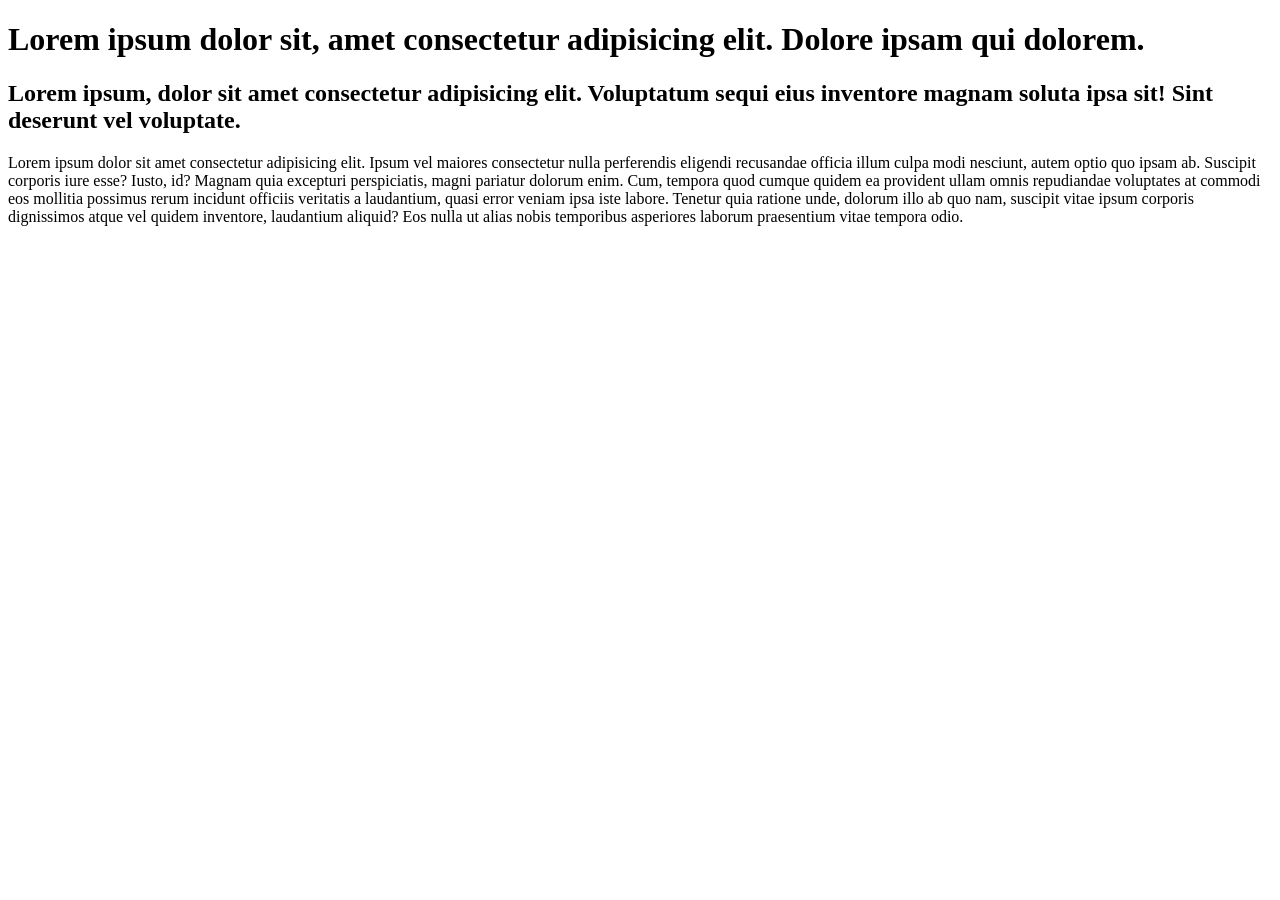
==== index.html @ e7993100 "test2" ====
<!DOCTYPE html>
<html lang="en">
  <head>
    <meta charset="UTF-8" />
    <meta name="viewport" content="width=, initial-scale=1.0" />
    <title>Document</title>
  </head>
  <body>
    <h1>
      Lorem ipsum dolor sit, amet consectetur adipisicing elit. Dolore ipsam qui
      dolorem.
    </h1>
    <h2>
      Lorem ipsum, dolor sit amet consectetur adipisicing elit. Voluptatum sequi
      eius inventore magnam soluta ipsa sit! Sint deserunt vel voluptate.
    </h2>
    <p>
      Lorem ipsum dolor sit amet consectetur adipisicing elit. Ipsum vel maiores
      consectetur nulla perferendis eligendi recusandae officia illum culpa modi
      nesciunt, autem optio quo ipsam ab. Suscipit corporis iure esse? Iusto,
      id? Magnam quia excepturi perspiciatis, magni pariatur dolorum enim. Cum,
      tempora quod cumque quidem ea provident ullam omnis repudiandae voluptates
      at commodi eos mollitia possimus rerum incidunt officiis veritatis a
      laudantium, quasi error veniam ipsa iste labore. Tenetur quia ratione
      unde, dolorum illo ab quo nam, suscipit vitae ipsum corporis dignissimos
      atque vel quidem inventore, laudantium aliquid? Eos nulla ut alias nobis
      temporibus asperiores laborum praesentium vitae tempora odio.
    </p>
  </body>
</html>
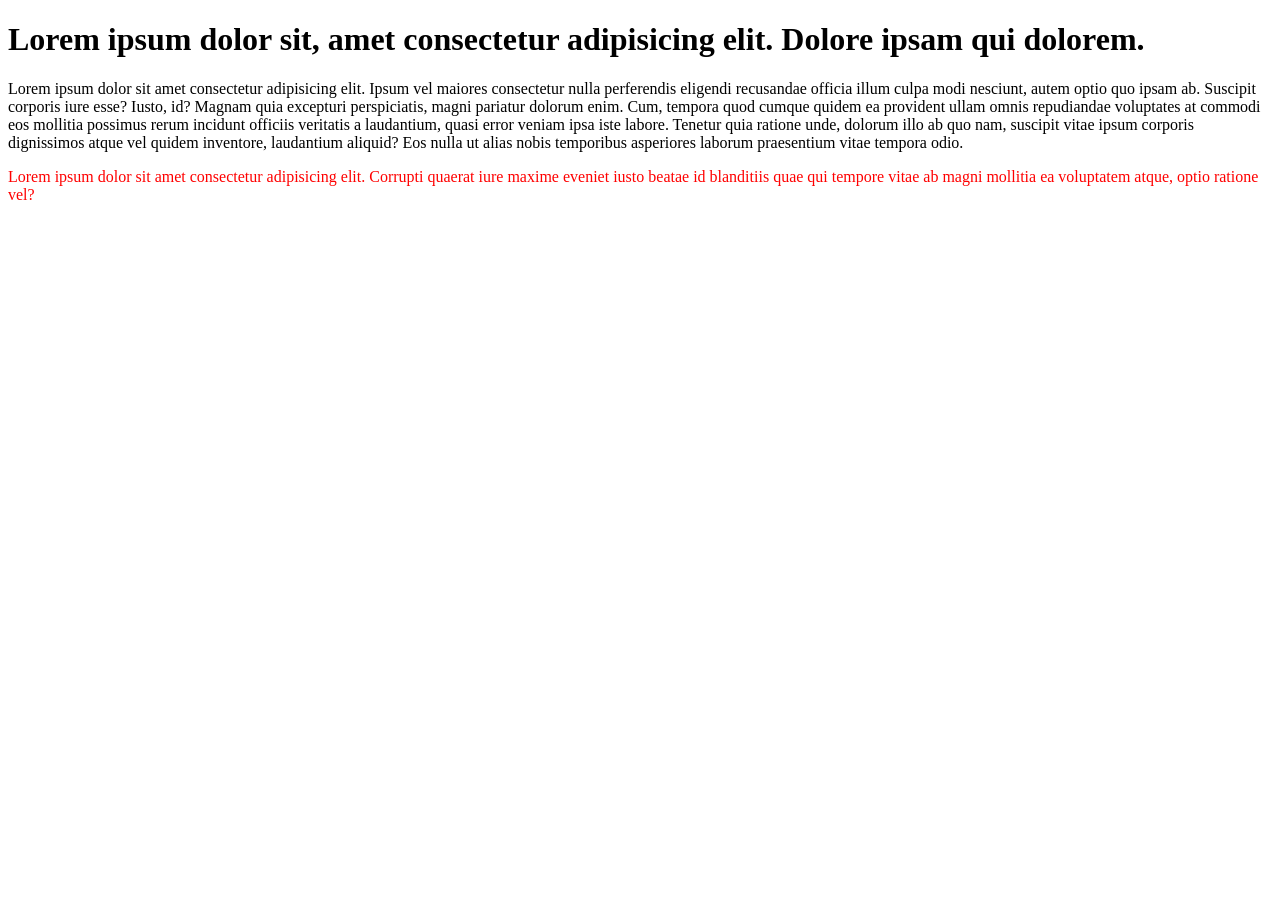
==== commit 52a5a9dd: "dellet" ====
--- a/index.html
+++ b/index.html
@@ -10,10 +10,7 @@
       Lorem ipsum dolor sit, amet consectetur adipisicing elit. Dolore ipsam qui
       dolorem.
     </h1>
-    <h2>
-      Lorem ipsum, dolor sit amet consectetur adipisicing elit. Voluptatum sequi
-      eius inventore magnam soluta ipsa sit! Sint deserunt vel voluptate.
-    </h2>
+
     <p>
       Lorem ipsum dolor sit amet consectetur adipisicing elit. Ipsum vel maiores
       consectetur nulla perferendis eligendi recusandae officia illum culpa modi
@@ -26,5 +23,10 @@
       atque vel quidem inventore, laudantium aliquid? Eos nulla ut alias nobis
       temporibus asperiores laborum praesentium vitae tempora odio.
     </p>
+    <p style="color: red">
+      Lorem ipsum dolor sit amet consectetur adipisicing elit. Corrupti quaerat
+      iure maxime eveniet iusto beatae id blanditiis quae qui tempore vitae ab
+      magni mollitia ea voluptatem atque, optio ratione vel?
+    </p>
   </body>
 </html>
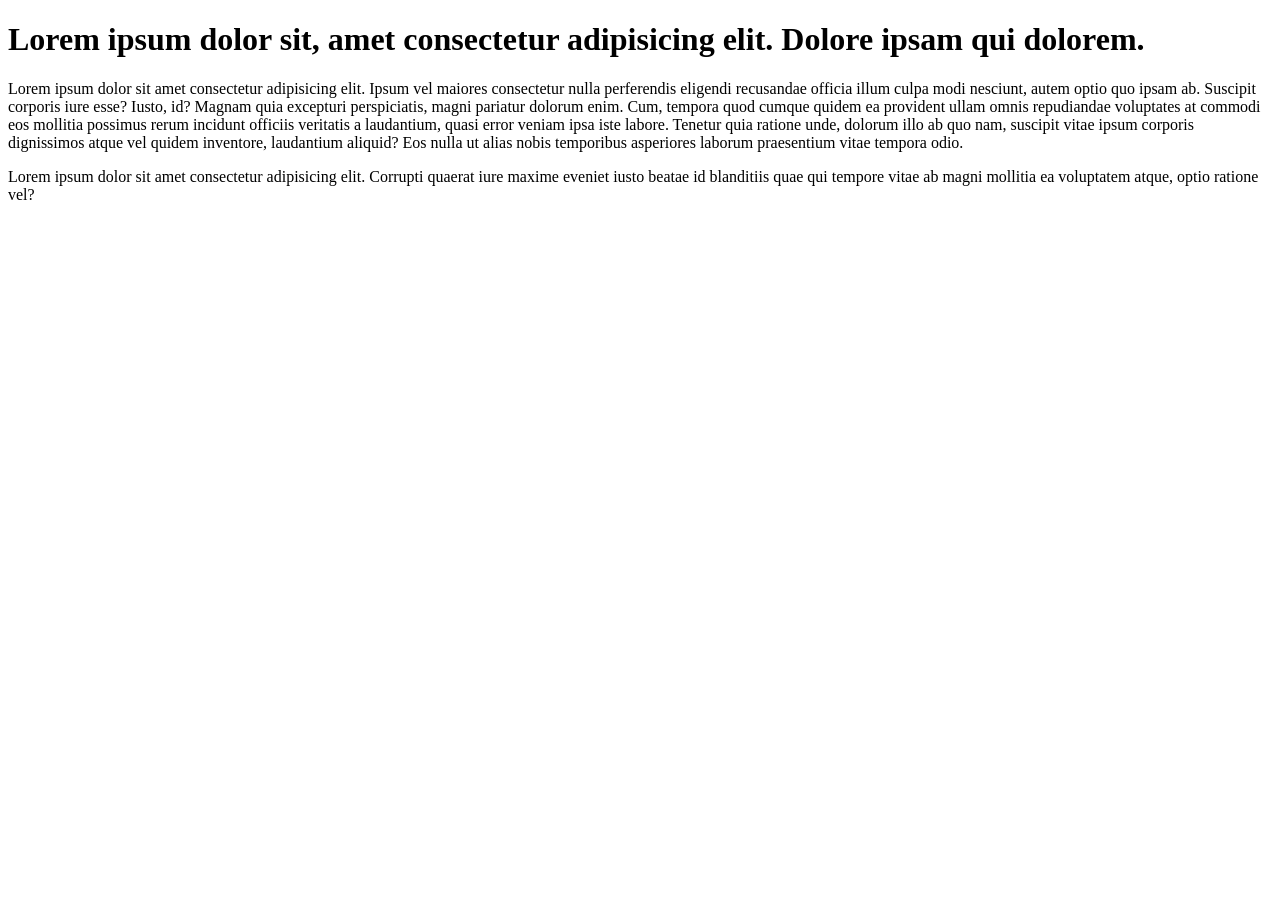
==== commit 5452b401: "test3" ====
--- a/index.html
+++ b/index.html
@@ -23,7 +23,7 @@
       atque vel quidem inventore, laudantium aliquid? Eos nulla ut alias nobis
       temporibus asperiores laborum praesentium vitae tempora odio.
     </p>
-    <p style="color: red">
+    <p>
       Lorem ipsum dolor sit amet consectetur adipisicing elit. Corrupti quaerat
       iure maxime eveniet iusto beatae id blanditiis quae qui tempore vitae ab
       magni mollitia ea voluptatem atque, optio ratione vel?
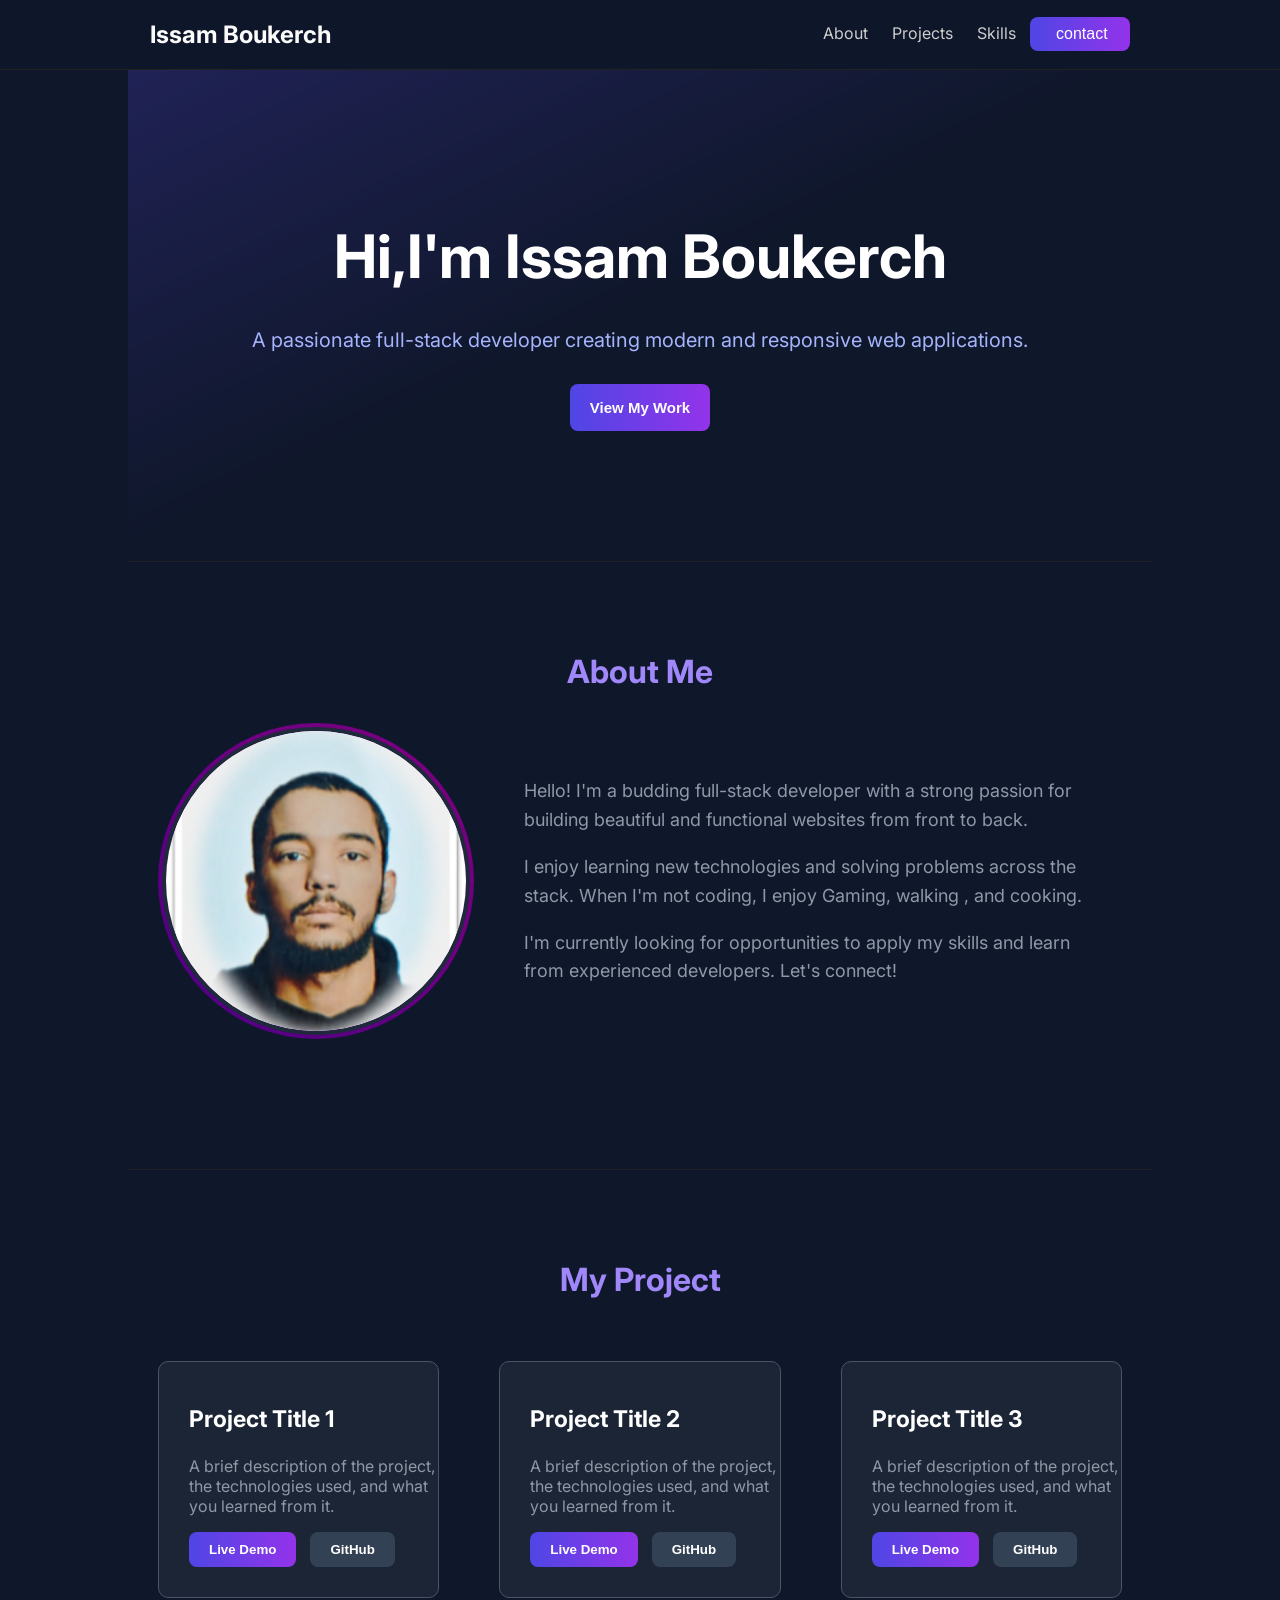
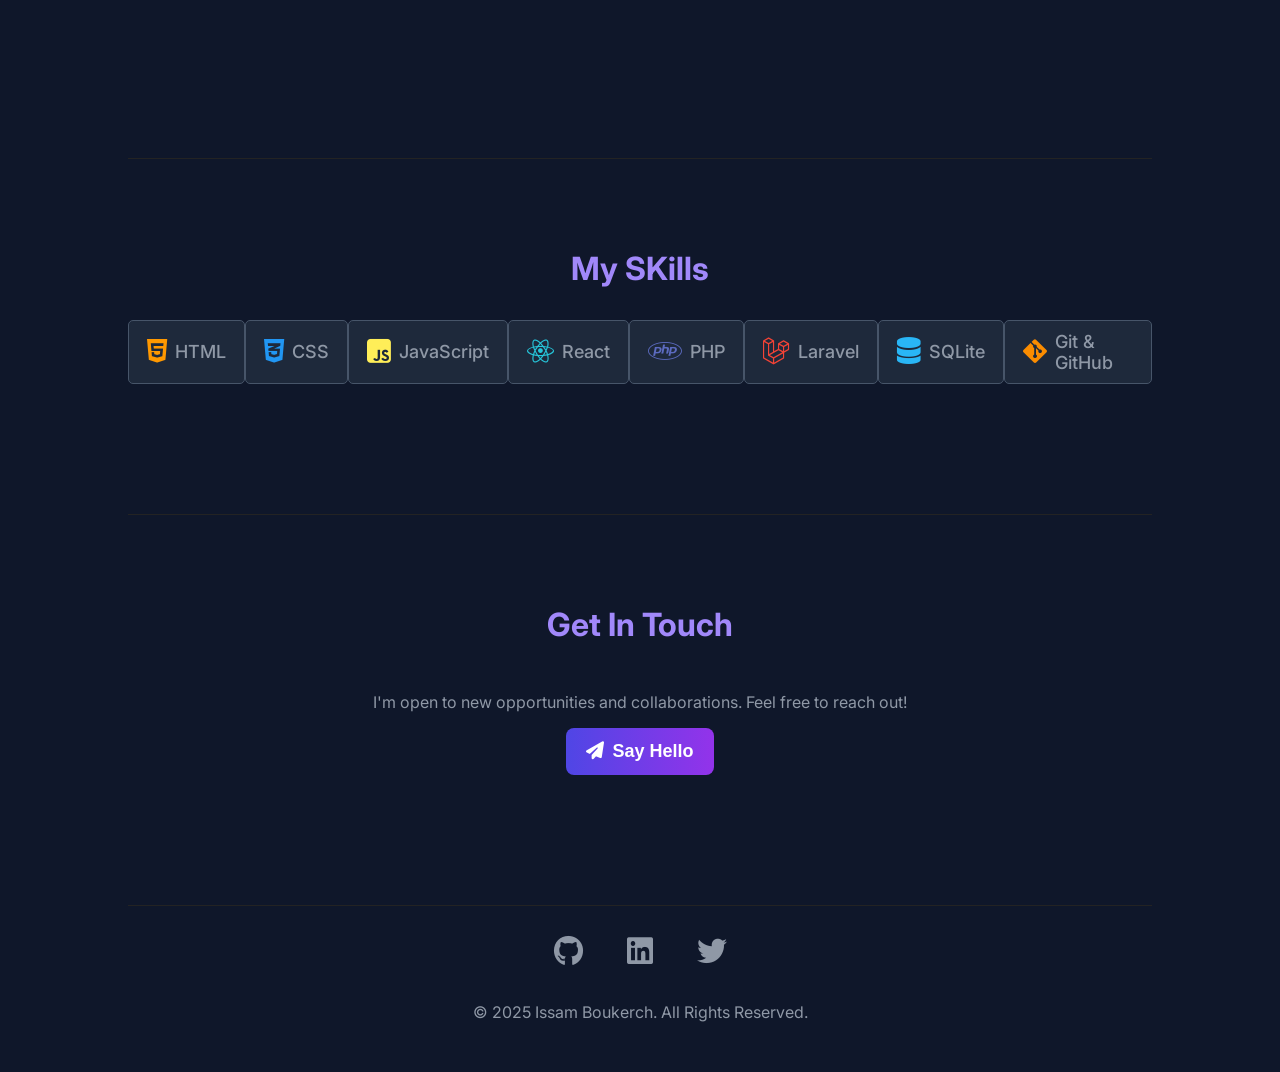
==== commit 638e1945: "my portfolio" ====
--- a/index.html
+++ b/index.html
@@ -2,31 +2,210 @@
 <html lang="en">
   <head>
     <meta charset="UTF-8" />
-    <meta name="viewport" content="width=, initial-scale=1.0" />
+    <meta name="viewport" content="width=device-width, initial-scale=1.0" />
     <title>Document</title>
+    <!-- Google Fonts - Inter -->
+    <link rel="preconnect" href="https://fonts.googleapis.com" />
+    <link rel="preconnect" href="https://fonts.gstatic.com" crossorigin />
+    <link
+      href="https://fonts.googleapis.com/css2?family=Inter:wght@400;500;700&display=swap"
+      rel="stylesheet"
+    />
+    <!-- Font Awesome CDN -->
+    <link
+      rel="stylesheet"
+      href="https://cdnjs.cloudflare.com/ajax/libs/font-awesome/6.5.2/css/all.min.css"
+      xintegrity="sha512-SnH5WK+bZxgPHs44uWIX+LLJAJ9/2PkPKZ5QiAj6Ta86w+fsb2TkcmfRyVX3pBnMFcV7oQPJkl9QevSCWr3W6A=="
+      crossorigin="anonymous"
+      referrerpolicy="no-referrer"
+    />
+    <!-- Favicon - Replace with your own -->
+    <link
+      rel="icon"
+      href="https://placehold.co/32x32/818cf8/ffffff?text=IB"
+      type="image/png"
+    />
+    <link rel="stylesheet" href="style.css" />
   </head>
-  <body>
-    <h1>
-      Lorem ipsum dolor sit, amet consectetur adipisicing elit. Dolore ipsam qui
-      dolorem.
-    </h1>
+  <body class="bod">
+    <header class="fade">
+      <nav>
+        <div class="full-name"><h1>Issam Boukerch</h1></div>
+        <button class="bt" id="btn-mob" onclick="clickon()">
+          <i class="fa-solid fa-list"></i>
+        </button>
+        <button id="btn-mob-off" style="display: none" onclick="clickoff()">
+          <i class="fa-solid fa-list fa-rotate-90"></i>
+        </button>
 
-    <p>
-      Lorem ipsum dolor sit amet consectetur adipisicing elit. Ipsum vel maiores
-      consectetur nulla perferendis eligendi recusandae officia illum culpa modi
-      nesciunt, autem optio quo ipsam ab. Suscipit corporis iure esse? Iusto,
-      id? Magnam quia excepturi perspiciatis, magni pariatur dolorum enim. Cum,
-      tempora quod cumque quidem ea provident ullam omnis repudiandae voluptates
-      at commodi eos mollitia possimus rerum incidunt officiis veritatis a
-      laudantium, quasi error veniam ipsa iste labore. Tenetur quia ratione
-      unde, dolorum illo ab quo nam, suscipit vitae ipsum corporis dignissimos
-      atque vel quidem inventore, laudantium aliquid? Eos nulla ut alias nobis
-      temporibus asperiores laborum praesentium vitae tempora odio.
-    </p>
-    <p>
-      Lorem ipsum dolor sit amet consectetur adipisicing elit. Corrupti quaerat
-      iure maxime eveniet iusto beatae id blanditiis quae qui tempore vitae ab
-      magni mollitia ea voluptatem atque, optio ratione vel?
-    </p>
+        <div class="nav-links">
+          <a href="#about">About</a>
+          <a href="#project">Projects</a>
+          <a href="#my-skills">Skills</a>
+          <button><a href="">contact</a></button>
+        </div>
+      </nav>
+      <div class="mobile-links" id="mob-links" style="display: none">
+        <a href="#about">About</a>
+        <a href="#project">Projects</a>
+        <a href="#my-skills">Skills</a>
+      </div>
+    </header>
+    <section>
+      <div class="hero-box">
+        <h1>Hi,I'm Issam Boukerch</h1>
+        <p>
+          A passionate full-stack developer creating modern and responsive web
+          applications.
+        </p>
+        <button><a href="">View My Work</a></button>
+      </div>
+      <div id="about" class="about">
+        <h1>About Me</h1>
+        <div class="about-section">
+          <div class="my-img">
+            <div class="border-img">
+              <div class="imgg">
+                <img class="profile-img" src="Picture1.png" alt="" />
+              </div>
+            </div>
+          </div>
+          <div class="about-text">
+            <p>
+              Hello! I'm a budding full-stack developer with a strong passion
+              for building beautiful and functional websites from front to back.
+            </p>
+            <p>
+              I enjoy learning new technologies and solving problems across the
+              stack. When I'm not coding, I enjoy Gaming, walking , and cooking.
+            </p>
+            <p>
+              I'm currently looking for opportunities to apply my skills and
+              learn from experienced developers. Let's connect!
+            </p>
+          </div>
+        </div>
+      </div>
+      <div id="project" class="project">
+        <h1>My Project</h1>
+        <div class="projects">
+          <div class="project-one">
+            <img
+              src="https://placehold.co/600x400/334155/e2e8f0?text=Project+1"
+              alt=""
+            />
+            <div class="proj-cont">
+              <h3>Project Title 1</h3>
+              <p>
+                A brief description of the project, the technologies used, and
+                what you learned from it.
+              </p>
+              <div class="project-links">
+                <button class="live-demo"><a href="">Live Demo</a></button>
+                <button class="GitHub"><a href="">GitHub</a></button>
+              </div>
+            </div>
+          </div>
+          <div class="project-one">
+            <img
+              src="https://placehold.co/600x400/334155/e2e8f0?text=Project+2"
+              alt=""
+            />
+            <div class="proj-cont">
+              <h3>Project Title 2</h3>
+              <p>
+                A brief description of the project, the technologies used, and
+                what you learned from it.
+              </p>
+              <div class="project-links">
+                <button class="live-demo"><a href="">Live Demo</a></button>
+                <button class="GitHub"><a href="">GitHub</a></button>
+              </div>
+            </div>
+          </div>
+          <div class="project-one">
+            <img
+              src="https://placehold.co/600x400/334155/e2e8f0?text=Project+3"
+              alt=""
+            />
+            <div class="proj-cont">
+              <h3>Project Title 3</h3>
+              <p>
+                A brief description of the project, the technologies used, and
+                what you learned from it.
+              </p>
+              <div class="project-links">
+                <button class="live-demo"><a href="">Live Demo</a></button>
+                <button class="GitHub"><a href="">GitHub</a></button>
+              </div>
+            </div>
+          </div>
+        </div>
+      </div>
+      <div id="my-skills" class="my-skills">
+        <h1>My SKills</h1>
+        <div class="skills-logos">
+          <span
+            ><i class="fa-brands fa-html5 text-2xl" style="color: #ff9800"></i
+            >HTML</span
+          >
+          <span
+            ><i
+              class="fa-brands fa-css3-alt text-2xl"
+              style="color: #2196f3"
+            ></i
+            >CSS</span
+          >
+          <span
+            ><i
+              class="fa-brands fa-js-square text-2xl"
+              style="color: #ffee58"
+            ></i
+            >JavaScript</span
+          >
+          <span
+            ><i class="fa-brands fa-react text-2xl" style="color: #26c6da"></i
+            >React</span
+          >
+          <span
+            ><i class="fa-brands fa-php text-2xl" style="color: #5c6bc0"></i
+            >PHP</span
+          >
+          <span
+            ><i class="fa-brands fa-laravel text-2xl" style="color: #f44336"></i
+            >Laravel</span
+          >
+          <span
+            ><i class="fa-solid fa-database text-2xl" style="color: #29b6f6"></i
+            >SQLite</span
+          >
+          <span
+            ><i class="fa-brands fa-git-alt text-2xl" style="color: #fb8c00"></i
+            >Git & GitHub</span
+          >
+        </div>
+      </div>
+    </section>
+    <footer class="fade">
+      <div class="in-touch">
+        <h1>Get In Touch</h1>
+        <p>
+          I'm open to new opportunities and collaborations. Feel free to reach
+          out!
+        </p>
+        <button>
+          <a href=""><i class="fa-solid fa-paper-plane"></i>Say Hello</a>
+        </button>
+      </div>
+      <div class="footer-bar">
+        <div class="footer-logos">
+          <a href=""><i class="fa-brands fa-github text-2xl"></i></a>
+          <a href=""><i class="fa-brands fa-linkedin text-2xl"></i></a>
+          <a href=""><i class="fa-brands fa-twitter text-2xl"></i></a>
+        </div>
+        <p>&copy; 2025 Issam Boukerch. All Rights Reserved.</p>
+      </div>
+    </footer>
+    <script src="script.js"></script>
   </body>
 </html>
--- a/style.css
+++ b/style.css
@@ -0,0 +1,481 @@
+body {
+  background-color: #0f172a;
+  font-family: "Inter", sans-serif;
+  margin: 0;
+}
+header {
+  background-color: rgb(15, 23, 42, 0.9);
+  backdrop-filter: blur(10px);
+  position: sticky;
+  top: 0;
+  z-index: 1;
+}
+nav {
+  display: flex;
+  justify-content: space-between;
+  align-items: center;
+  border-bottom: solid rgb(35, 35, 35) 1px;
+}
+.full-name {
+  color: #fbfbfc;
+  margin-left: 150px;
+}
+.nav-links {
+  margin-right: 150px;
+}
+.nav-links a {
+  color: #cecece;
+  text-decoration: none;
+  padding: 10px;
+}
+.nav-links button {
+  background: linear-gradient(to right, #4f46e5, #9333ea);
+  padding: 8px 16px;
+  border-radius: 8px;
+  border: none;
+  width: 100px;
+  display: inline-block;
+
+  transition: transform 0.2s ease, background 0.2s ease;
+}
+.nav-links button:hover {
+  background: linear-gradient(to right, #4f46e5, #9333ea);
+  transform: scale(1.05);
+}
+.nav-links button a {
+  color: white;
+  font-size: 16px;
+  font-weight: 500;
+}
+section {
+  display: flex;
+  flex-direction: column;
+  justify-content: center;
+  align-items: center;
+}
+.hero-box {
+  width: 80%;
+  display: flex;
+  flex-direction: column;
+  align-items: center;
+  background: linear-gradient(
+    to bottom right,
+    rgba(49, 46, 129, 0.5),
+    #0f172a,
+    #0f172a
+  );
+  border-bottom: solid rgb(35, 35, 35) 1px;
+  padding-bottom: 130px;
+}
+.hero-box h1 {
+  color: white;
+  font-size: 60px;
+  font-weight: 700;
+  margin-bottom: 16px;
+  margin-top: 150px;
+}
+.hero-box p {
+  font-size: 20px;
+  color: #a5b4fc;
+  margin-bottom: 32px;
+}
+.hero-box button {
+  background: linear-gradient(to right, #4f46e5, #9333ea);
+  padding: 15px 20px;
+  border-radius: 8px;
+  border: none;
+
+  display: inline-block;
+  transition: transform 0.2s ease, background 0.2s ease;
+}
+.hero-box button:hover {
+  background: linear-gradient(to right, #4338ca, #7e22ce);
+  transform: scale(1.05);
+}
+.hero-box button a {
+  color: white;
+  text-decoration: none;
+  font-size: 15px;
+  font-weight: bold;
+}
+.about h1 {
+  font-size: 32px;
+  font-weight: bold;
+  text-align: center;
+  margin-bottom: 32px;
+  color: #a188fa;
+  margin-top: 90px;
+}
+.about {
+  display: flex;
+  flex-direction: column;
+  align-items: center;
+  justify-content: center;
+  width: 80%;
+  border-bottom: solid rgb(35, 35, 35) 1px;
+  padding-bottom: 130px;
+}
+.about-section {
+  display: flex;
+  align-items: center;
+}
+
+.border-img {
+  padding: 4px;
+  border-radius: 50%;
+  background: linear-gradient(to top right, indigo, purple);
+
+  margin-left: 30px;
+}
+.imgg {
+  width: 300px;
+  height: 300px;
+  border-radius: 50%;
+  overflow: hidden;
+  display: flex;
+  align-items: center;
+  justify-content: center;
+  border: 4px solid #1e293b;
+  margin: 0;
+  padding: 0;
+}
+.profile-img {
+  width: 100%;
+  height: 100%;
+  object-fit: cover;
+  margin: 0;
+  padding: 0;
+  background-color: white;
+}
+.about-text {
+  font-size: 18px;
+  line-height: 1.6;
+  width: 55%;
+  margin-left: 50px;
+}
+.about-text p {
+  margin-bottom: 16px;
+  color: #8f98a6;
+}
+.project {
+  display: flex;
+  flex-direction: column;
+  align-items: center;
+}
+.project h1 {
+  font-size: 32px;
+  font-weight: bold;
+  text-align: center;
+  margin-bottom: 32px;
+  color: #a188fa;
+  margin-top: 90px;
+}
+.projects {
+  display: flex;
+  justify-content: center;
+  width: 80%;
+  border-bottom: solid rgb(35, 35, 35) 1px;
+  padding-bottom: 130px;
+}
+.project-one {
+  margin: 30px;
+
+  border-radius: 10px;
+  overflow: hidden;
+  background-color: #1b2535;
+  width: 30%;
+  transition: transform 0.3s;
+  border: 1px solid #475569;
+}
+.project-one:hover {
+  transform: translateY(-5px);
+}
+
+.project-one img {
+  width: 100%;
+}
+.proj-cont {
+  margin-left: 30px;
+  margin-bottom: 30px;
+}
+.proj-cont h3 {
+  color: white;
+  font-size: 23px;
+}
+.proj-cont p {
+  margin-bottom: 16px;
+  color: #8f98a6;
+}
+.live-demo {
+  background: linear-gradient(to right, #4f46e5, #9333ea);
+  padding: 10px 20px;
+  border-radius: 8px;
+  border: none;
+  display: inline-block;
+  transition: transform 0.2s ease, background 0.2s ease;
+}
+.live-demo:hover {
+  background: linear-gradient(to right, #4338ca, #7e22ce);
+  transform: scale(1.05);
+}
+.live-demo a {
+  text-decoration: none;
+  color: white;
+  font-weight: bold;
+}
+
+.GitHub {
+  background-color: #334155;
+  padding: 10px 20px;
+  border-radius: 8px;
+  border: none;
+  margin-left: 10px;
+}
+.GitHub:hover {
+  background: linear-gradient(to right, #334155, #42484f);
+  transform: scale(1.05);
+}
+.GitHub a {
+  text-decoration: none;
+  color: white;
+  font-weight: bold;
+}
+.my-skills {
+  width: 80%;
+}
+.my-skills h1 {
+  font-size: 32px;
+  font-weight: bold;
+  text-align: center;
+  margin-bottom: 32px;
+  color: #a188fa;
+  margin-top: 90px;
+}
+.skills-logos {
+  display: flex;
+  justify-content: space-evenly;
+  border-bottom: solid rgb(35, 35, 35) 1px;
+  padding-bottom: 130px;
+}
+.skills-logos span {
+  background-color: #1e293b;
+  padding: 10px 18px;
+  border-radius: 5px;
+  color: #8f98a6;
+  font-size: large;
+  font-weight: 500;
+  display: flex;
+  align-items: center;
+  border: 1px solid #475569;
+  transition: 0.3s;
+}
+.skills-logos span:hover {
+  transform: translateY(-3px);
+}
+.skills-logos span i {
+  font-size: 27px;
+  margin-right: 8px;
+}
+footer {
+  display: flex;
+  flex-direction: column;
+  align-items: center;
+}
+.in-touch {
+  display: flex;
+  flex-direction: column;
+  align-items: center;
+  width: 80%;
+  border-bottom: solid rgb(35, 35, 35) 1px;
+  padding-bottom: 130px;
+}
+.in-touch h1 {
+  font-size: 32px;
+  font-weight: bold;
+  text-align: center;
+  margin-bottom: 32px;
+  color: #a188fa;
+  margin-top: 90px;
+}
+.in-touch p {
+  margin-bottom: 16px;
+  color: #8f98a6;
+}
+.in-touch button {
+  background: linear-gradient(to right, #4f46e5, #9333ea);
+  padding: 13px 20px;
+  border-radius: 8px;
+  border: none;
+
+  display: inline-block;
+  transition: transform 0.2s ease, background 0.2s ease;
+}
+.in-touch button:hover {
+  background: linear-gradient(to right, #4338ca, #7e22ce);
+  transform: scale(1.05);
+}
+.in-touch button a {
+  text-decoration: none;
+  color: white;
+  font-size: large;
+  font-weight: 600;
+}
+.in-touch button a i {
+  margin-right: 8px;
+  font-size: 18px;
+}
+.footer-bar {
+  display: flex;
+  flex-direction: column;
+  align-items: center;
+}
+.footer-logos a i {
+  font-size: 30px;
+  color: #8f98a6;
+  margin: 30px 20px 20px;
+}
+.footer-bar p {
+  color: #8f98a6;
+  margin-bottom: 50px;
+}
+.bod {
+  opacity: 0;
+  animation: fadeIn ease-in 1s forwards;
+}
+@keyframes fadeIn {
+  from {
+    opacity: 0;
+  }
+  to {
+    opacity: 1;
+  }
+}
+.fade {
+  opacity: 0;
+  transform: translateY(20px);
+  transition: opacity 1s ease-out, transform 1s ease-out;
+}
+.fade.visible {
+  opacity: 1;
+  transform: translateY(0);
+}
+#btn-mob {
+  display: none;
+}
+@media (max-width: 600px) {
+  body {
+    width: 100%;
+    padding: 0px;
+    margin: 0px;
+  }
+  .mobile-links a {
+    text-decoration: none;
+    color: #8f98a6;
+
+    display: flex;
+    align-items: center;
+    justify-content: center;
+    font-size: large;
+    width: 200px;
+    height: 100px;
+  }
+  .mobile-links {
+    display: flex;
+    flex-direction: column;
+    align-items: center;
+    margin: 0px;
+  }
+  #btn-mob {
+    display: inline-block;
+  }
+  nav {
+    width: 100%;
+    display: flex;
+    justify-content: space-between;
+  }
+  nav button {
+    background: linear-gradient(to right, #4f46e5, #9333ea);
+    padding: 5px 10px;
+    margin-right: 10px;
+    border-radius: 8px;
+
+    border: none;
+    color: white;
+    display: inline-block;
+    transition: transform 0.2s ease, background 0.2s ease;
+  }
+  .nav-links {
+    display: none;
+  }
+  .skills-logos {
+    display: flex;
+    flex-direction: column;
+  }
+  .skills-logos span {
+    display: flex;
+    flex-direction: column;
+    margin-bottom: 20px;
+  }
+  .projects {
+    display: flex;
+    flex-direction: column;
+    align-items: center;
+    width: 100%;
+  }
+  .project-one {
+    width: 80%;
+  }
+  .about {
+    display: flex;
+    flex-direction: column;
+    align-items: center;
+  }
+  .about-section {
+    display: flex;
+    flex-direction: column;
+  }
+  .my-img {
+    width: 80%;
+  }
+  .border-img {
+    height: 208px;
+    width: 198px;
+    margin-left: 10px;
+  }
+  .imgg {
+    width: 190px;
+    height: 200px;
+  }
+  .about-text {
+    width: 100%;
+    margin: 0px;
+  }
+  .full-name h1 {
+    font-size: large;
+  }
+  .full-name {
+    margin-left: 10px;
+    display: flex;
+    justify-content: space-between;
+  }
+  .hero-box h1 {
+    font-size: 35px;
+    margin-left: 5px;
+    padding: 5px;
+  }
+  .hero-box p {
+    margin-left: 5px;
+    padding: 5px;
+  }
+  section {
+    display: flex;
+    align-items: center;
+    width: 100%;
+  }
+  .hero-box {
+    width: 100%;
+    display: flex;
+    justify-content: center;
+    align-items: center;
+  }
+}
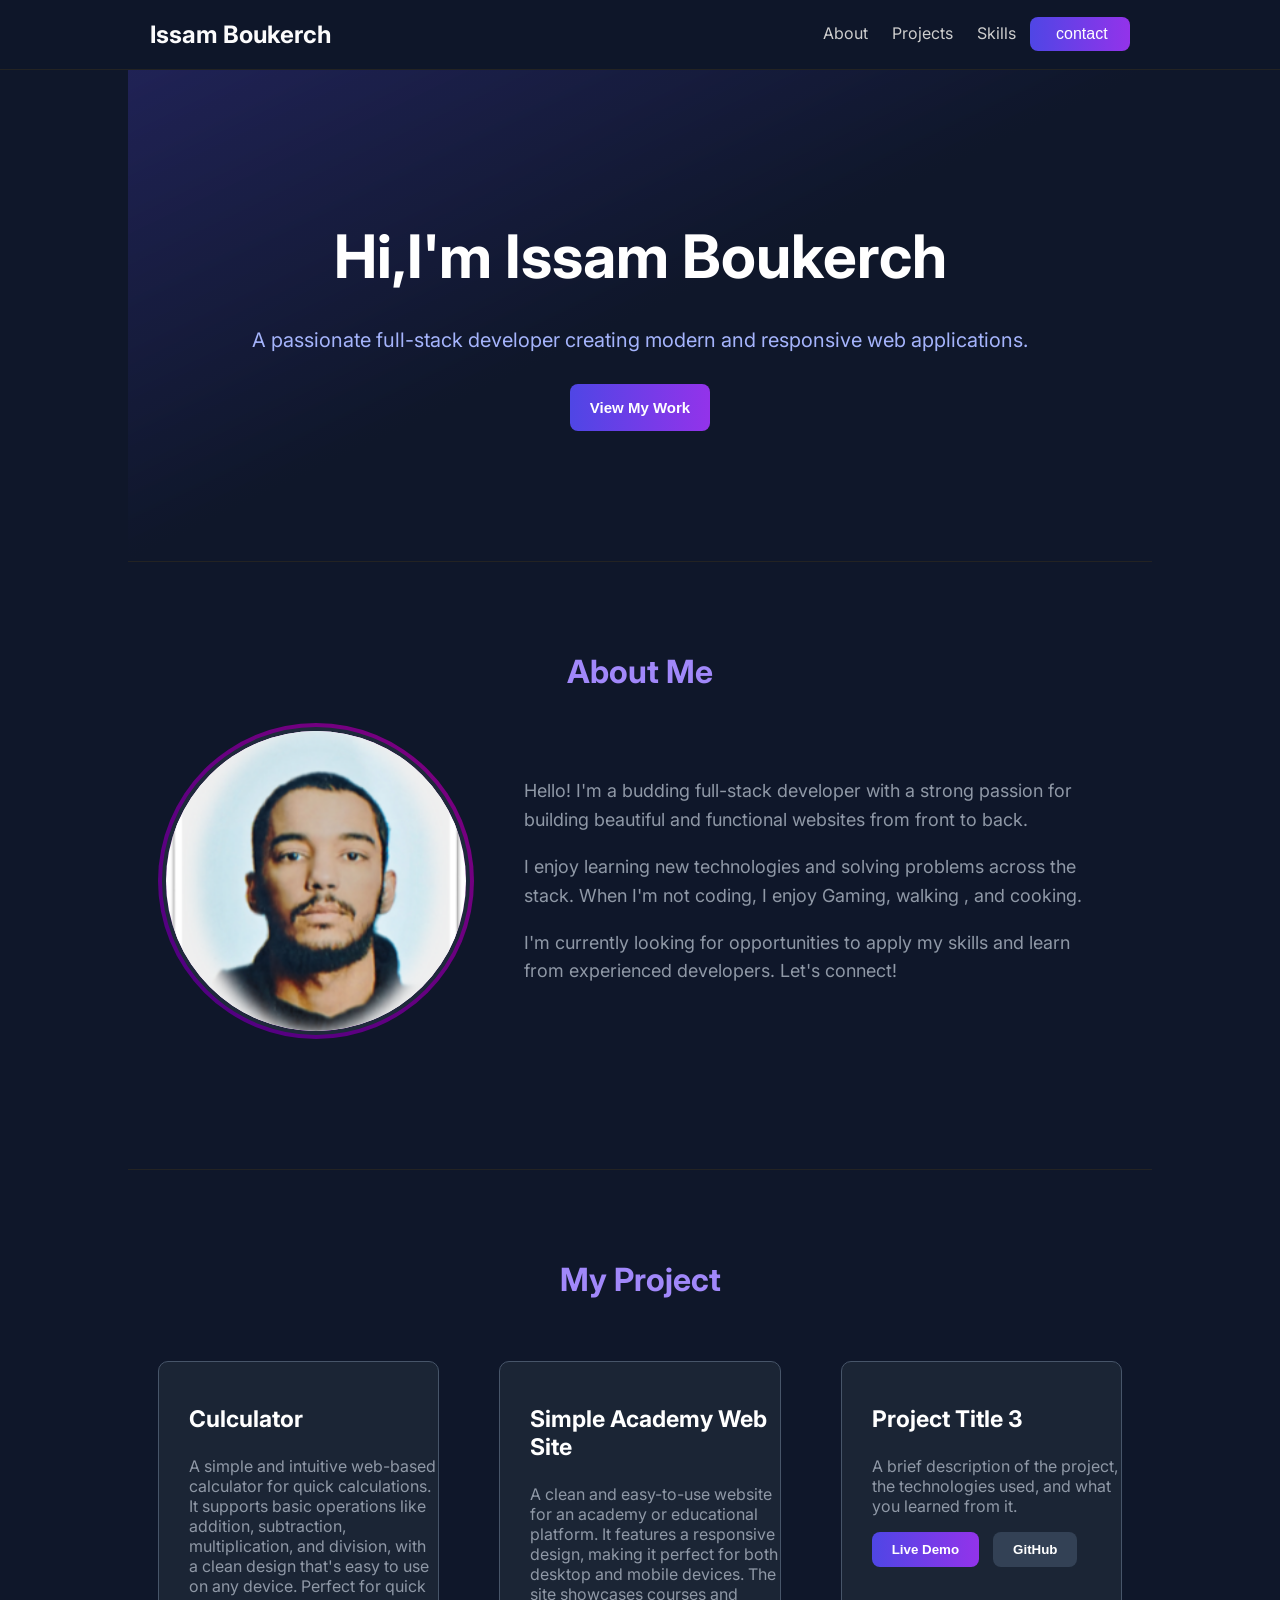
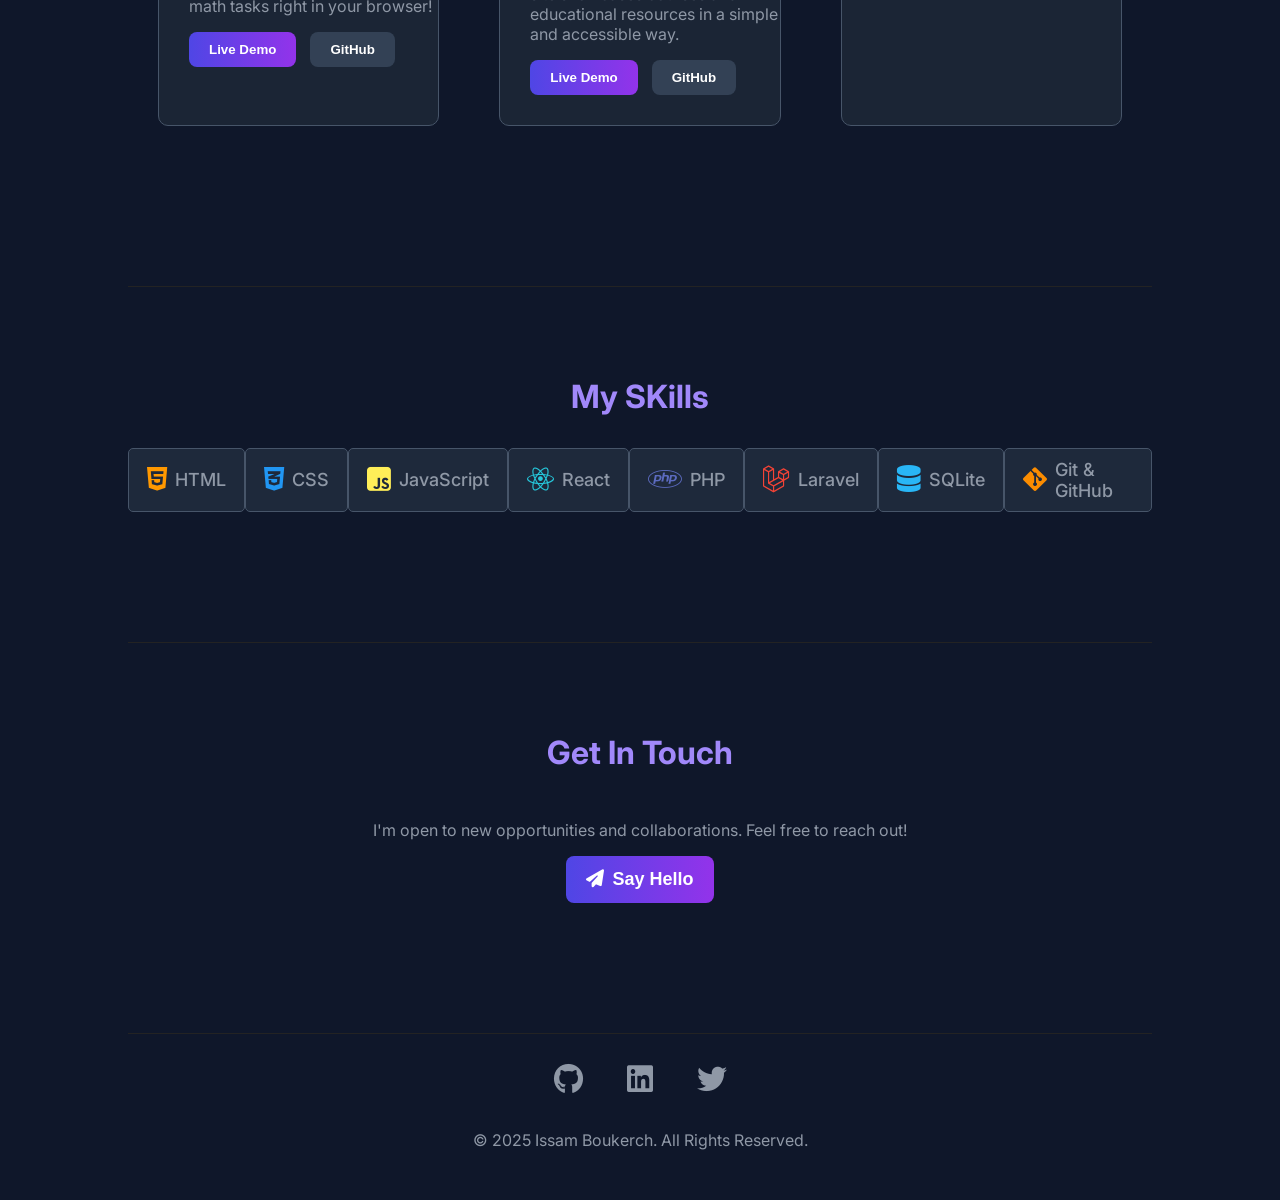
==== commit 718c4115: "add links of my work" ====
--- a/index.html
+++ b/index.html
@@ -3,7 +3,7 @@
   <head>
     <meta charset="UTF-8" />
     <meta name="viewport" content="width=device-width, initial-scale=1.0" />
-    <title>Document</title>
+    <title>my portfolio</title>
     <!-- Google Fonts - Inter -->
     <link rel="preconnect" href="https://fonts.googleapis.com" />
     <link rel="preconnect" href="https://fonts.gstatic.com" crossorigin />
@@ -91,35 +91,38 @@
         <div class="projects">
           <div class="project-one">
             <img
-              src="https://placehold.co/600x400/334155/e2e8f0?text=Project+1"
+              src="https://placehold.co/600x400/334155/e2e8f0?text=Calculator"
               alt=""
             />
             <div class="proj-cont">
-              <h3>Project Title 1</h3>
+              <h3>Culculator</h3>
               <p>
-                A brief description of the project, the technologies used, and
-                what you learned from it.
+               A simple and intuitive web-based calculator for quick calculations.
+                It supports basic operations like addition, subtraction, multiplication,
+                and division, with a clean design that's easy to use on any device.
+                Perfect for quick math tasks right in your browser!
               </p>
               <div class="project-links">
-                <button class="live-demo"><a href="">Live Demo</a></button>
-                <button class="GitHub"><a href="">GitHub</a></button>
+                <button class="live-demo"><a href="https://calculator-8rg.pages.dev">Live Demo</a></button>
+                <button class="GitHub"><a href="https://github.com/issamboukerch/calculator-app?tab=readme-ov-file">GitHub</a></button>
               </div>
             </div>
           </div>
           <div class="project-one">
             <img
-              src="https://placehold.co/600x400/334155/e2e8f0?text=Project+2"
+              src="https://placehold.co/600x400/334155/e2e8f0?text=Simple-Academy-Web-Site"
               alt=""
             />
             <div class="proj-cont">
-              <h3>Project Title 2</h3>
+              <h3>Simple Academy Web Site</h3>
               <p>
-                A brief description of the project, the technologies used, and
-                what you learned from it.
+                A clean and easy-to-use website for an academy or educational platform.
+                It features a responsive design, making it perfect for both desktop and mobile devices.
+                The site showcases courses and educational resources in a simple and accessible way.
               </p>
               <div class="project-links">
-                <button class="live-demo"><a href="">Live Demo</a></button>
-                <button class="GitHub"><a href="">GitHub</a></button>
+                <button class="live-demo"><a href="https://student-project.pages.dev/">Live Demo</a></button>
+                <button class="GitHub"><a href="https://github.com/issamboukerch/Simple-Academy-Web-Site">GitHub</a></button>
               </div>
             </div>
           </div>
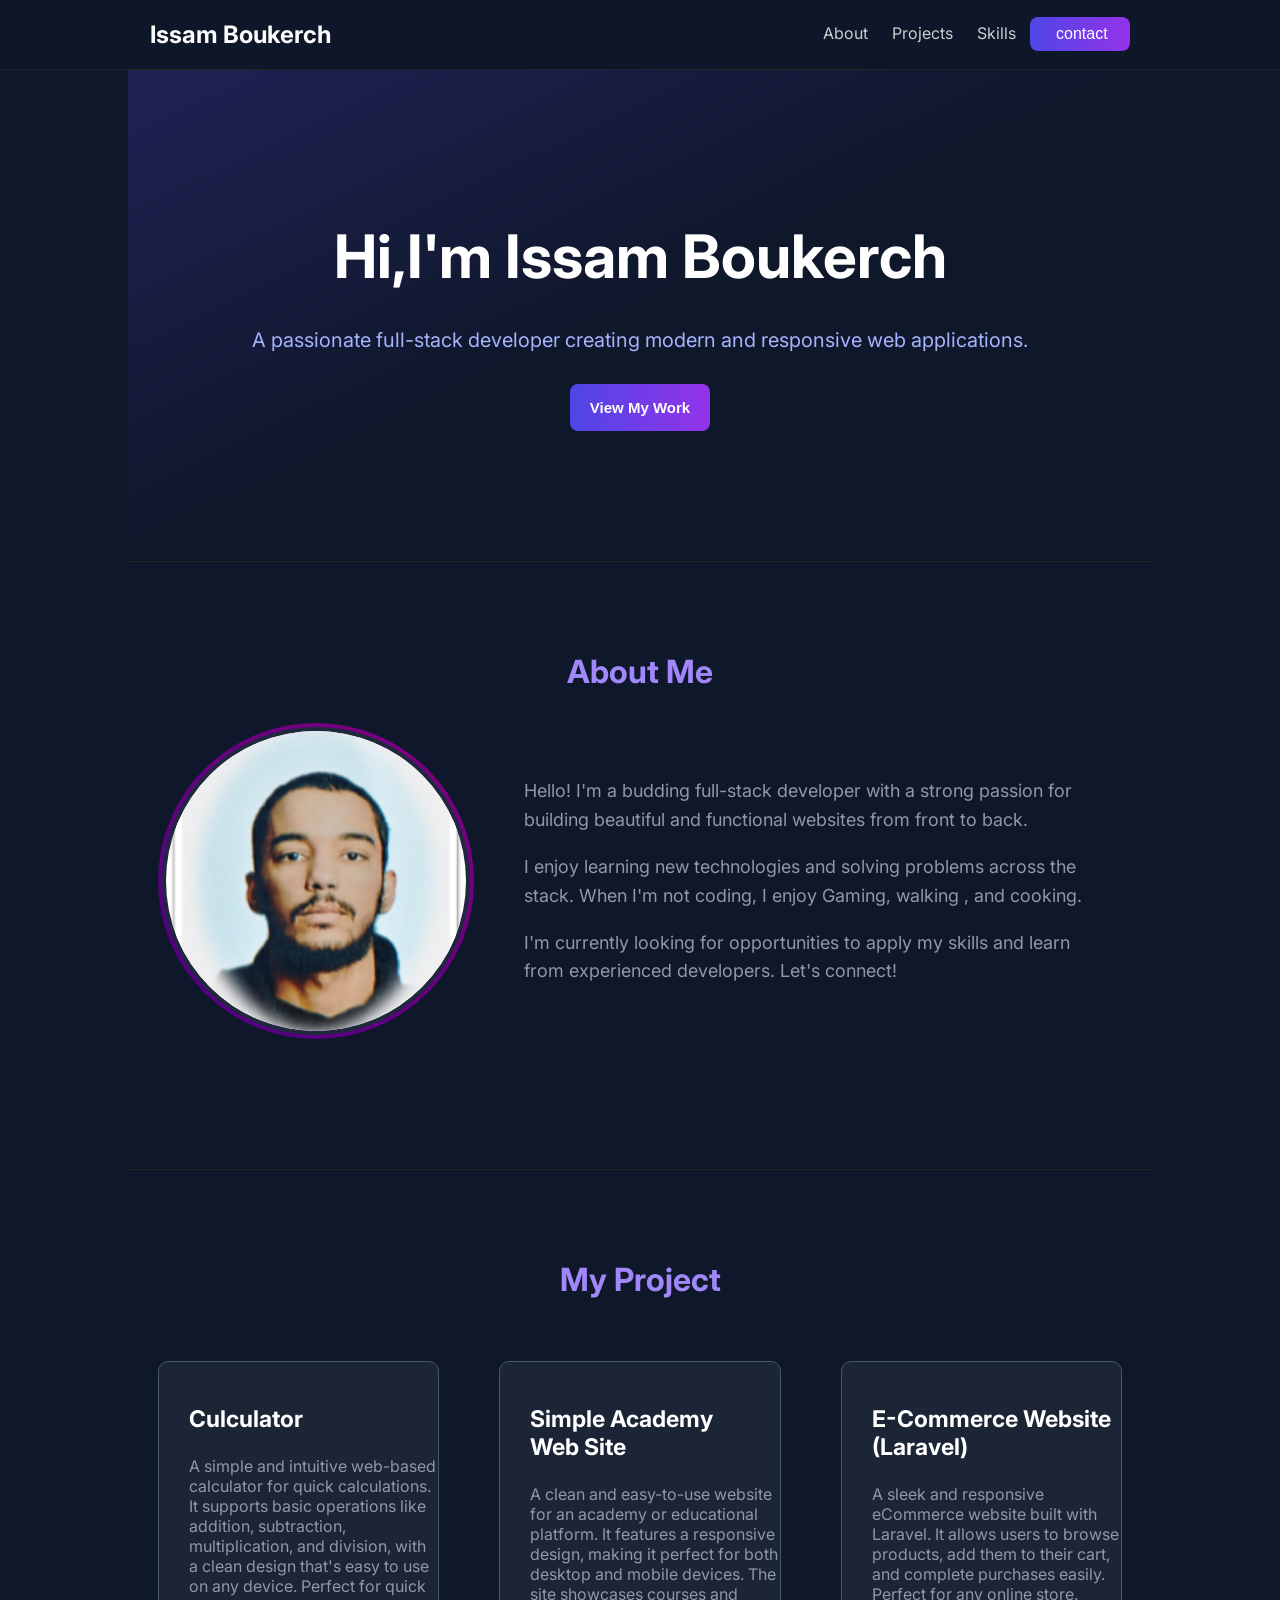
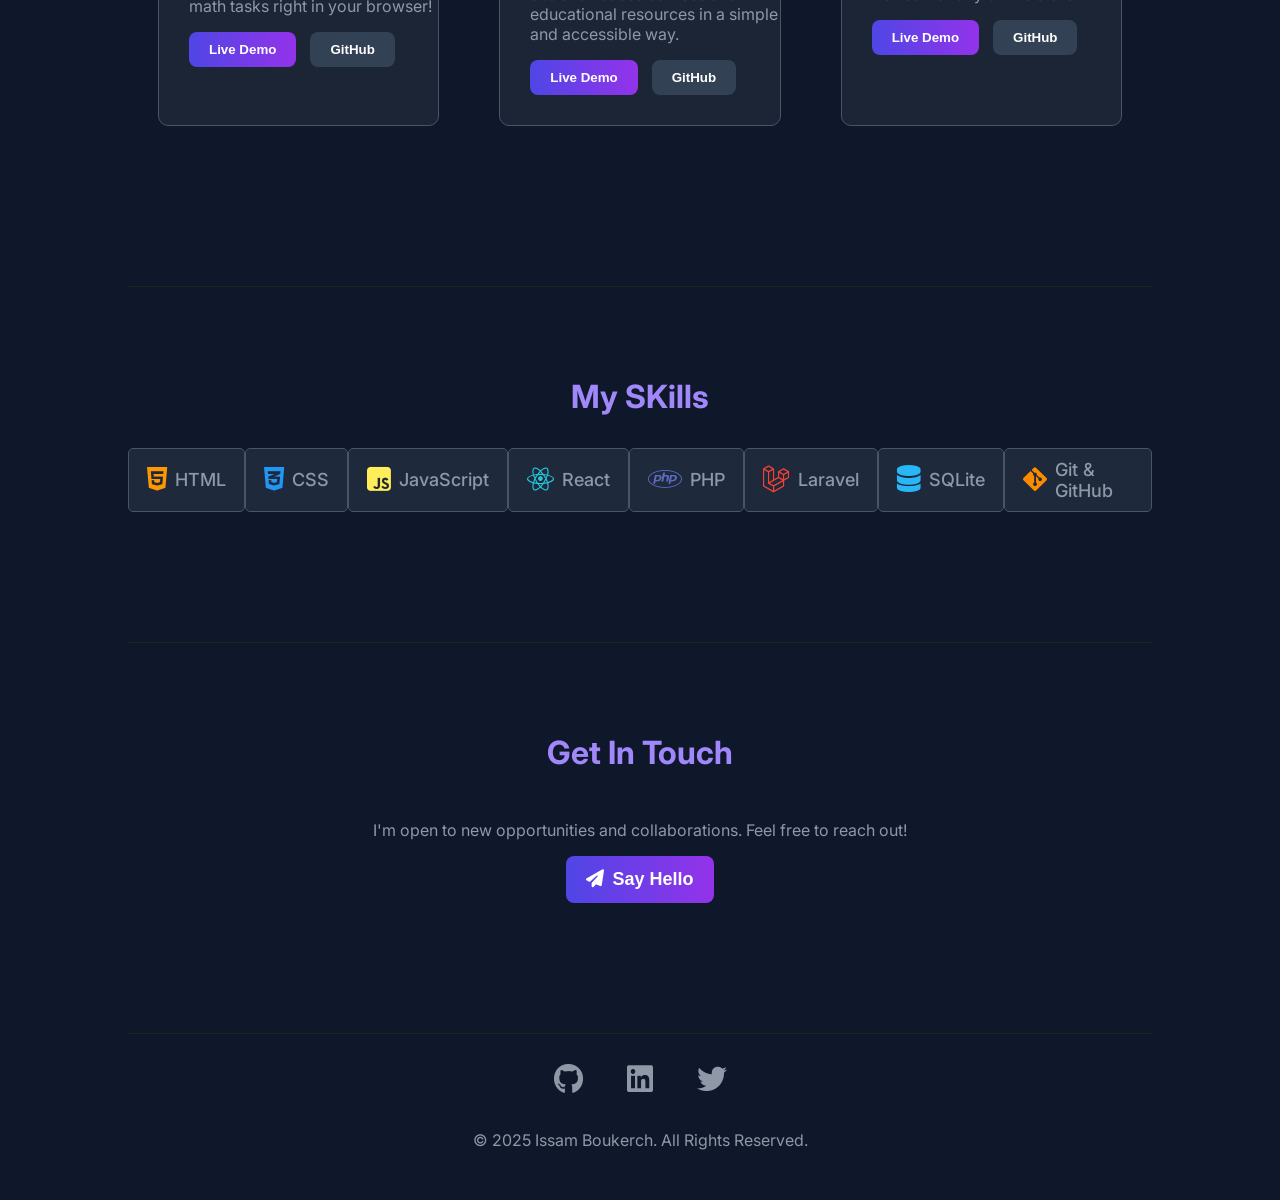
==== commit 8b904403: "adding project 3 Updated project titles and descriptions in the HTML." ====
--- a/index.html
+++ b/index.html
@@ -114,7 +114,7 @@
               alt=""
             />
             <div class="proj-cont">
-              <h3>Simple Academy Web Site</h3>
+              <h3>Simple Academy<br> Web Site</h3>
               <p>
                 A clean and easy-to-use website for an academy or educational platform.
                 It features a responsive design, making it perfect for both desktop and mobile devices.
@@ -128,18 +128,17 @@
           </div>
           <div class="project-one">
             <img
-              src="https://placehold.co/600x400/334155/e2e8f0?text=Project+3"
+              src="https://placehold.co/600x400/334155/e2e8f0?text=E-co-Web-Laravel"
               alt=""
             />
             <div class="proj-cont">
-              <h3>Project Title 3</h3>
+              <h3>E-Commerce Website<br> (Laravel)</h3>
               <p>
-                A brief description of the project, the technologies used, and
-                what you learned from it.
+                A sleek and responsive eCommerce website built with Laravel. It allows users to browse products, add them to their cart, and complete purchases easily. Perfect for any online store.
               </p>
               <div class="project-links">
-                <button class="live-demo"><a href="">Live Demo</a></button>
-                <button class="GitHub"><a href="">GitHub</a></button>
+                <button class="live-demo"><a href="https://github.com/issamboukerch/laravel.github.io">Live Demo</a></button>
+                <button class="GitHub"><a href="https://github.com/issamboukerch/laravel.github.io">GitHub</a></button>
               </div>
             </div>
           </div>
